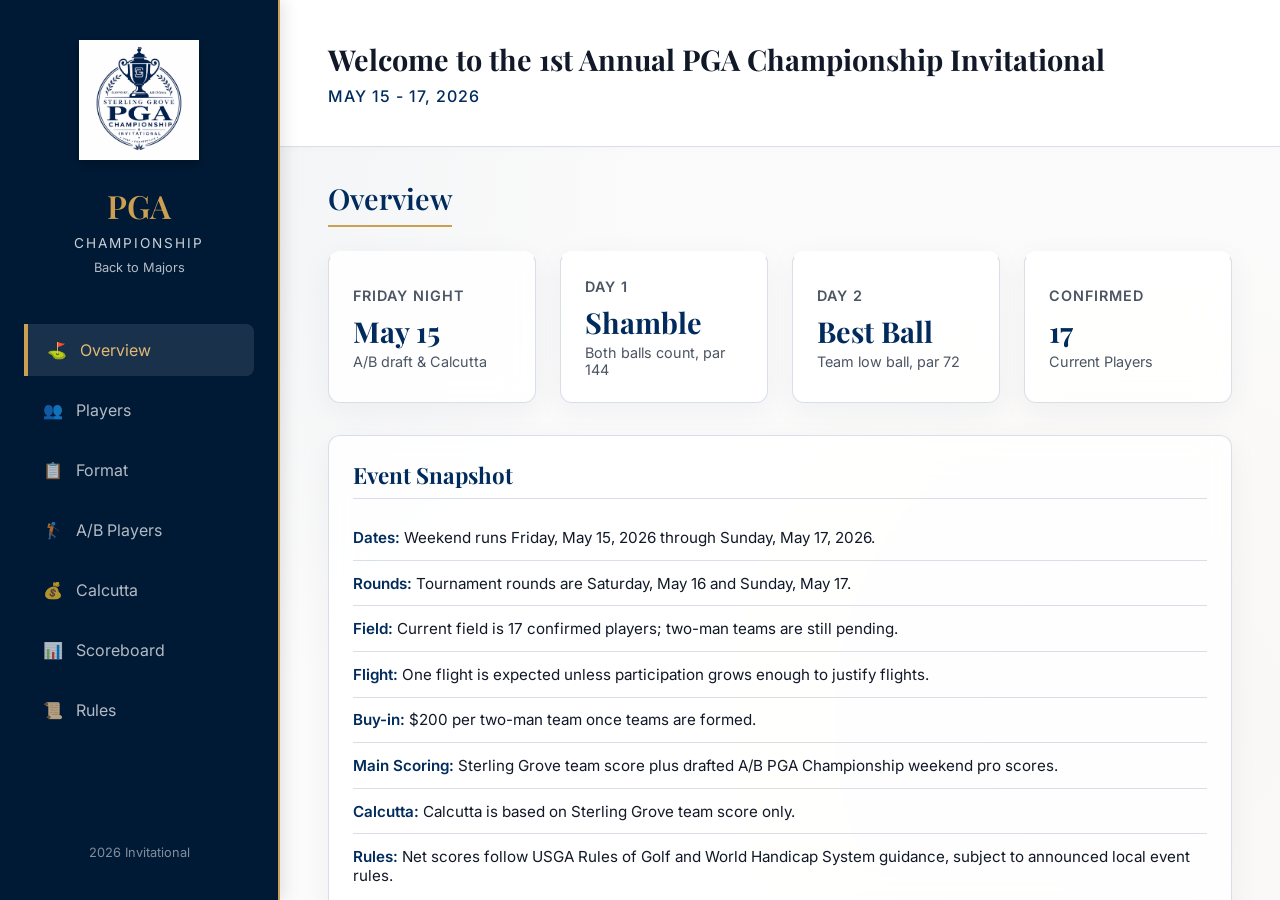
==== PGA_Championship/index.html @ 83c41b90 "Add PGA scoreboard planning tools" ====
<!DOCTYPE html>
<html lang="en">
<head>
    <meta charset="UTF-8">
    <meta name="viewport" content="width=device-width, initial-scale=1.0">
    <meta name="description" content="2026 Sterling Grove PGA Championship Invitational rules, format, player selection, and Calcutta details.">
    <title>2026 PGA Championship Invitational | Sterling Grove CC</title>
    <link rel="stylesheet" href="style.css">
    <!-- Google Fonts -->
    <link href="https://fonts.googleapis.com/css2?family=Inter:wght@300;400;500;600;700&family=Playfair+Display:ital,wght@0,600;1,600&display=swap" rel="stylesheet">
</head>
<body>
    <div class="app-container">
        <!-- Sidebar Navigation -->
        <aside class="sidebar">
            <div class="logo-box">
                <div class="logo-icon"><img src="SG_PGA_championship_logo.png" alt="Sterling Grove PGA Championship Logo"></div>
                <h1 class="logo-title">PGA</h1>
                <p class="logo-subtitle">Championship</p>
                <div class="mt-2 text-center" style="margin-top: 5px;"><a href="../index.html" style="color: rgba(255, 255, 255, 0.7); font-size: 0.8rem; text-decoration: none;">Back to Majors</a></div>
            </div>
            
            <nav class="nav-menu">
                <button class="nav-btn active" data-tab="overview">
                    <span class="icon">⛳</span> Overview
                </button>
                <button class="nav-btn" data-tab="players">
                    <span class="icon">👥</span> Players
                </button>
                <button class="nav-btn" data-tab="format">
                    <span class="icon">📋</span> Format
                </button>
                <button class="nav-btn" data-tab="pickapro">
                    <span class="icon">🏌️</span> A/B Players
                </button>
                <button class="nav-btn" data-tab="calcutta">
                    <span class="icon">💰</span> Calcutta
                </button>
                <button class="nav-btn" data-tab="scoreboard">
                    <span class="icon">📊</span> Scoreboard
                </button>
                <button class="nav-btn" data-tab="rules">
                    <span class="icon">📜</span> Rules
                </button>
            </nav>

            <div class="sidebar-footer">
                <p>2026 Invitational</p>
            </div>
        </aside>

        <!-- Main Content Area -->
        <main class="main-content">
            <header class="top-header">
                <div class="header-content">
                    <h2>Welcome to the 1st Annual PGA Championship Invitational</h2>
                    <p>May 15 - 17, 2026</p>
                </div>
            </header>

            <div class="content-wrapper">
                
                <!-- Overview View -->
                <section id="overview" class="view-section active">
                    <h3 class="section-title">Overview</h3>
                    <div class="stats-grid">
                        <div class="stat-card glass-panel">
                            <h4>Friday Night</h4>
                            <div class="stat-value text-gold" style="font-size: 1.8rem;">May 15</div>
                            <p class="stat-sub">A/B draft & Calcutta</p>
                        </div>
                        <div class="stat-card glass-panel">
                            <h4>Day 1</h4>
                            <div class="stat-value text-gold" style="font-size: 1.8rem;">Shamble</div>
                            <p class="stat-sub">Both balls count, par 144</p>
                        </div>
                        <div class="stat-card glass-panel">
                            <h4>Day 2</h4>
                            <div class="stat-value text-gold" style="font-size: 1.8rem;">Best Ball</div>
                            <p class="stat-sub">Team low ball, par 72</p>
                        </div>
                        <div class="stat-card glass-panel highlight-pulse">
                            <h4>Confirmed</h4>
                            <div class="stat-value text-gold" style="font-size: 1.8rem;">17</div>
                            <p class="stat-sub">Current Players</p>
                        </div>
                    </div>

                    <div class="card glass-panel mt-8" style="padding: 1.5rem;">
                        <h3 class="card-title">Event Snapshot</h3>
                        <ul class="info-list">
                            <li><strong>Dates:</strong> Weekend runs Friday, May 15, 2026 through Sunday, May 17, 2026.</li>
                            <li><strong>Rounds:</strong> Tournament rounds are Saturday, May 16 and Sunday, May 17.</li>
                            <li><strong>Field:</strong> Current field is 17 confirmed players; two-man teams are still pending.</li>
                            <li><strong>Flight:</strong> One flight is expected unless participation grows enough to justify flights.</li>
                            <li><strong>Buy-in:</strong> $200 per two-man team once teams are formed.</li>
                            <li><strong>Main Scoring:</strong> Sterling Grove team score plus drafted A/B PGA Championship weekend pro scores.</li>
                            <li><strong>Calcutta:</strong> Calcutta is based on Sterling Grove team score only.</li>
                            <li><strong>Rules:</strong> Net scores follow USGA Rules of Golf and World Handicap System guidance, subject to announced local event rules.</li>
                        </ul>
                    </div>
                </section>

                <!-- Players View -->
                <section id="players" class="view-section">
                    <div style="display: flex; justify-content: space-between; align-items: flex-end; margin-bottom: 1.5rem;">
                        <h3 class="section-title" style="margin-bottom: 0;">Confirmed Players</h3>
                        <a href="pga_championship_players.csv" class="badge badge-gold" style="text-decoration: none;">Download CSV</a>
                    </div>
                    <div class="card glass-panel">
                        <div style="padding: 1.5rem; border-bottom: 1px solid var(--border);">
                            <p>Teams have not been formed yet. These are the confirmed individual players for the May 16-17 PGA Championship Invitational.</p>
                        </div>
                        <div style="overflow-x: auto;">
                            <table>
                                <thead>
                                    <tr>
                                        <th>Name</th>
                                        <th>HDCP</th>
                                        <th>WHS Id</th>
                                    </tr>
                                </thead>
                                <tbody>
                                    <tr><td>James Feutz</td><td>+0.6</td><td>5660746</td></tr>
                                    <tr><td>Eric Weiss</td><td>0.4</td><td>9002584</td></tr>
                                    <tr><td>Jon Vrolyks</td><td>4.8</td><td>464737</td></tr>
                                    <tr><td>Zane Eisenbarth</td><td>5.4</td><td>11664981</td></tr>
                                    <tr><td>Paul Benga</td><td>6.4</td><td>164216</td></tr>
                                    <tr><td>Michael Falagrady</td><td>6.9</td><td>95016</td></tr>
                                    <tr><td>Travis Ingram</td><td>6.9</td><td>3210029</td></tr>
                                    <tr><td>Mark Lewis</td><td>9.4</td><td>8450232</td></tr>
                                    <tr><td>Shane Bolosan</td><td>9.4</td><td>11994127</td></tr>
                                    <tr><td>Scott Lucas</td><td>9.7</td><td>TBD</td></tr>
                                    <tr><td>Rich McKeon</td><td>10.9</td><td>TBD</td></tr>
                                    <tr><td>Christopher Royce</td><td>13.5</td><td>11809990</td></tr>
                                    <tr><td>Vasan Srinivasan</td><td>15.1</td><td>401762</td></tr>
                                    <tr><td>Mark Albedyll</td><td>16.0</td><td>TBD</td></tr>
                                    <tr><td>Patrick Schueppert</td><td>16.5</td><td>11278400</td></tr>
                                    <tr><td>Robert Hill "Captain"</td><td>19.4</td><td>11246342</td></tr>
                                    <tr><td>Eric Lamb</td><td>26.2</td><td>TBD</td></tr>
                                </tbody>
                            </table>
                        </div>
                    </div>
                </section>

                <!-- Format View -->
                <section id="format" class="view-section">
                    <h3 class="section-title">Format</h3>
                    <div class="grid-2-col">
                        <div class="card glass-panel">
                            <h3 class="card-title">Saturday: Shamble</h3>
                            <ul class="info-list">
                                <li>Both players tee off, then the team chooses the best drive.</li>
                                <li>After the selected drive, both players place within one club-length, not nearer the hole, in the same condition.</li>
                                <li>Each player plays his own ball from the selected drive location until holed.</li>
                                <li>Both balls count on every hole.</li>
                                <li>Saturday team par is 144.</li>
                                <li>No 6-drive requirement.</li>
                            </ul>
                        </div>
                        <div class="card glass-panel">
                            <h3 class="card-title">Sunday: Best Ball</h3>
                            <ul class="info-list">
                                <li>Each player plays his own ball from tee to green.</li>
                                <li>The team's lower score on each hole counts.</li>
                                <li>Sunday team par is 72.</li>
                                <li>Sunday pairings should be set after Saturday results.</li>
                            </ul>
                        </div>
                    </div>
                </section>

                <!-- A/B Players View -->
                <section id="pickapro" class="view-section">
                    <h3 class="section-title">A/B Player Draft</h3>
                    <div class="card glass-panel" style="padding: 1.5rem;">
                        <h3 class="card-title" style="border-bottom: none; margin-bottom: 0.5rem; padding-bottom: 0;">Friday Night Draft</h3>
                        <p style="margin-bottom: 1.5rem; color: var(--text-muted); border-bottom: 1px solid var(--border); padding-bottom: 1rem;">
                            After the PGA Championship cut is official, the committee will publish the eligible A and B player lists.
                            Each Sterling Grove team drafts one A player and one B player from players who made the cut.
                        </p>
                        <ul class="info-list">
                            <li><strong>Eligibility:</strong> Only PGA Championship players who make the cut are eligible.</li>
                            <li><strong>Duration:</strong> Each team keeps its selected pros for Round 3 and Round 4.</li>
                            <li><strong>Duplication:</strong> Multiple Sterling Grove teams may draft the same pros.</li>
                            <li><strong>Scoring:</strong> Only weekend PGA Championship scores count toward the main competition.</li>
                            <li><strong>PGA Par:</strong> Drafted A/B players contribute a combined par of 288.</li>
                        </ul>
                    </div>
                </section>

                <!-- Calcutta View -->
                <section id="calcutta" class="view-section">
                    <h3 class="section-title">Calcutta</h3>
                    <div class="card glass-panel" style="padding: 1.5rem; margin-bottom: 2rem;">
                        <h3 class="card-title" style="border-bottom: none; margin-bottom: 0.5rem; padding-bottom: 0;">Format Details</h3>
                        <ul class="info-list">
                            <li style="border-top: 1px solid var(--border);">One Calcutta runs across all teams.</li>
                            <li>Auction starts at $50 per team and increases in $25 increments.</li>
                            <li>If a team is not the highest bidder on itself, it may buy back half of the winning bid.</li>
                            <li>Calcutta scoring is based on Sterling Grove team golf scores only, not the added PGA Championship pro scores.</li>
                            <li>The scoreboard should show team cost, total pot, buyer, buyback status, and projected/final payouts.</li>
                        </ul>
                    </div>
                    
                    <h3 class="section-title">Payout Schedule</h3>
                    <div class="stats-grid">
                        <div class="stat-card glass-panel">
                            <h4>1st Place</h4>
                            <div class="stat-value text-gold" style="font-size: 1.8rem;">50%</div>
                        </div>
                        <div class="stat-card glass-panel">
                            <h4>2nd Place</h4>
                            <div class="stat-value text-gold" style="font-size: 1.8rem;">25%</div>
                        </div>
                        <div class="stat-card glass-panel">
                            <h4>3rd Place</h4>
                            <div class="stat-value text-gold" style="font-size: 1.8rem;">15%</div>
                        </div>
                        <div class="stat-card glass-panel">
                            <h4>4th Place</h4>
                            <div class="stat-value text-gold" style="font-size: 1.8rem;">10%</div>
                        </div>
                    </div>
                </section>

                <!-- Scoreboard View -->
                <section id="scoreboard" class="view-section">
                    <h3 class="section-title">Live Scoreboard</h3>
                    <div class="stats-grid scoreboard-summary">
                        <div class="stat-card glass-panel">
                            <h4>Last Updated</h4>
                            <div class="stat-value compact" id="scoreboard-updated">--</div>
                            <p class="stat-sub" id="scoreboard-status">Loading scoreboard data</p>
                        </div>
                        <div class="stat-card glass-panel">
                            <h4>Teams Entered</h4>
                            <div class="stat-value compact" id="scoreboard-team-count">--</div>
                            <p class="stat-sub">One flight expected</p>
                        </div>
                        <div class="stat-card glass-panel">
                            <h4>Calcutta Pot</h4>
                            <div class="stat-value compact" id="scoreboard-pot">--</div>
                            <p class="stat-sub">Sterling Grove team score only</p>
                        </div>
                        <div class="stat-card glass-panel">
                            <h4>Total Par</h4>
                            <div class="stat-value compact" id="scoreboard-tournament-par">504</div>
                            <p class="stat-sub">SG 216 + PGA 288</p>
                        </div>
                    </div>

                    <div class="grid-2-col">
                        <div class="card glass-panel">
                            <h3 class="card-title">Main Leaderboard</h3>
                            <ul class="info-list">
                                <li>Sterling Grove team weekend par: 216.</li>
                                <li>Drafted A/B PGA player weekend par: 288.</li>
                                <li>Main tournament total par: 504.</li>
                                <li>Ranks teams by Sterling Grove score plus A/B PGA player scores.</li>
                                <li>Expected setup is one flight unless participation grows.</li>
                            </ul>
                        </div>
                        <div class="card glass-panel">
                            <h3 class="card-title">Calcutta Board</h3>
                            <ul class="info-list">
                                <li>Ranks teams by Sterling Grove team score only.</li>
                                <li>Shows auction cost, buyer, buyback status, and total pot.</li>
                                <li>Payouts: 1st 50%, 2nd 25%, 3rd 15%, 4th 10%.</li>
                                <li>PGA player scores do not affect Calcutta standings.</li>
                            </ul>
                        </div>
                    </div>

                    <div class="card glass-panel mt-8 scoreboard-card">
                        <div class="card-header-row">
                            <h3 class="card-title">Main Tournament Standings</h3>
                            <span class="badge">Team + PGA</span>
                        </div>
                        <div class="table-wrap">
                            <table>
                                <thead>
                                    <tr>
                                        <th>Rank</th>
                                        <th>Team</th>
                                        <th>Players</th>
                                        <th>Sat</th>
                                        <th>Sun</th>
                                        <th>SG Total</th>
                                        <th>PGA</th>
                                        <th>Total</th>
                                        <th>To Par</th>
                                    </tr>
                                </thead>
                                <tbody id="main-leaderboard-body">
                                    <tr><td colspan="9">Loading scoreboard data...</td></tr>
                                </tbody>
                            </table>
                        </div>
                    </div>

                    <div class="card glass-panel mt-8 scoreboard-card">
                        <div class="card-header-row">
                            <h3 class="card-title">Calcutta Board</h3>
                            <span class="badge badge-gold">Team score only</span>
                        </div>
                        <div class="table-wrap">
                            <table>
                                <thead>
                                    <tr>
                                        <th>Rank</th>
                                        <th>Team</th>
                                        <th>SG Score</th>
                                        <th>To Par</th>
                                        <th>Buyer</th>
                                        <th>Cost</th>
                                        <th>Buyback</th>
                                        <th>Projected Payout</th>
                                    </tr>
                                </thead>
                                <tbody id="calcutta-board-body">
                                    <tr><td colspan="8">Loading Calcutta data...</td></tr>
                                </tbody>
                            </table>
                        </div>
                    </div>

                    <div class="card glass-panel mt-8 scoreboard-card">
                        <div class="card-header-row">
                            <h3 class="card-title">A/B PGA Picks</h3>
                            <span class="badge">Weekend pro scores</span>
                        </div>
                        <div class="table-wrap">
                            <table>
                                <thead>
                                    <tr>
                                        <th>Team</th>
                                        <th>A Player</th>
                                        <th>A R3</th>
                                        <th>A R4</th>
                                        <th>B Player</th>
                                        <th>B R3</th>
                                        <th>B R4</th>
                                        <th>Pro Total</th>
                                    </tr>
                                </thead>
                                <tbody id="pga-picks-body">
                                    <tr><td colspan="8">Loading PGA picks...</td></tr>
                                </tbody>
                            </table>
                        </div>
                    </div>

                    <div class="card glass-panel mt-8" style="padding: 1.5rem;">
                        <h3 class="card-title">Build Direction</h3>
                        <ul class="info-list">
                            <li><strong>Data source:</strong> public scoreboard reads from <code>data/scoreboard-data.js</code>, with <code>data/scoreboard.json</code> as the source file.</li>
                            <li><strong>Updater:</strong> finish the build locally first, then move the entire <code>SG_Majors</code> folder to the Mac mini and edit through <code>scoreboard_admin.html</code>.</li>
                            <li><strong>Public URL:</strong> use GitHub Pages or a secure Mac mini tunnel for player access.</li>
                            <li><strong>Full plan:</strong> see <a href="live_scoreboard_plan_2026.md">live_scoreboard_plan_2026.md</a>.</li>
                        </ul>
                    </div>
                </section>

                <!-- Rules View -->
                <section id="rules" class="view-section">
                    <div style="display: flex; justify-content: space-between; align-items: flex-end; margin-bottom: 1.5rem;">
                        <h3 class="section-title" style="margin-bottom: 0;">Rules and Scoring</h3>
                        <a href="sterling_grove_pga_championship_2026.md" class="badge badge-gold" style="text-decoration: none;">Full Rules Document</a>
                    </div>
                    <div class="card glass-panel" style="padding: 1.5rem;">
                        <ul class="info-list">
                            <li><strong>USGA:</strong> USGA Rules of Golf apply for the event.</li>
                            <li><strong>Net Scoring:</strong> Follows USGA/WHS procedures unless an event-specific local rule is announced before play.</li>
                            <li><strong>Saturday:</strong> Shamble with both balls counting, par 144.</li>
                            <li><strong>Sunday:</strong> Best ball, par 72.</li>
                            <li><strong>Scorecards:</strong> Paper scorecards are final unless the committee announces a different official scoring source. Must be signed by the competitor and marker and turned in immediately after the round.</li>
                            <li><strong>Rulings:</strong> If there is confusion or doubt, play a second ball and ask the committee for a ruling after the round.</li>
                            <li><strong>Handicaps:</strong> Handicaps should be locked the week of the event.</li>
                        </ul>
                    </div>
                </section>

            </div>
        </main>
    </div>

    <script src="data/scoreboard-data.js"></script>
    <script src="script.js"></script>
</body>
</html>
---- PGA_Championship/style.css ----
:root {
    --primary: #002B5C; /* PGA Navy Blue */
    --primary-light: #00438E;
    --gold: #CBA052; /* PGA Gold */
    --gold-light: #E1BA76;
    --bg-dark: #fbfbfb; /* Clean bright background */
    --bg-panel: rgba(255, 255, 255, 0.85); /* Glassmorphism on light */
    --border: rgba(0, 43, 92, 0.15); /* Navy-tinted borders */
    --text: #111827; /* Dark text for readability */
    --text-muted: #4b5563;
    --sidebar-bg: #001A36;
    --sidebar-text: #ffffff;
}

* {
    margin: 0;
    padding: 0;
    box-sizing: border-box;
}

body {
    font-family: 'Inter', sans-serif;
    background-color: var(--bg-dark);
    color: var(--text);
    background-image: radial-gradient(circle at 10% 20%, rgba(0, 43, 92, 0.04), transparent 40%),
                      radial-gradient(circle at 90% 80%, rgba(203, 160, 82, 0.04), transparent 40%);
    min-height: 100vh;
}

.app-container {
    display: flex;
    min-height: 100vh;
}

/* Sidebar */
.sidebar {
    width: 280px;
    background: var(--sidebar-bg);
    border-right: 2px solid var(--gold);
    display: flex;
    flex-direction: column;
    padding: 2.5rem 1.5rem;
    color: var(--sidebar-text);
    box-shadow: 4px 0 15px rgba(0,0,0,0.1);
    z-index: 10;
}

.logo-box {
    text-align: center;
    margin-bottom: 3rem;
    position: relative;
}

.logo-icon {
    margin-bottom: 1.5rem;
    display: flex;
    justify-content: center;
}

.logo-icon img {
    max-width: 120px;
    height: auto;
    filter: drop-shadow(0 4px 6px rgba(0,0,0,0.3));
}

.logo-title {
    font-family: 'Playfair Display', serif;
    color: var(--gold);
    font-size: 2rem;
    font-weight: 600;
}

.logo-subtitle {
    font-size: 0.85rem;
    color: rgba(255, 255, 255, 0.8);
    letter-spacing: 2px;
    text-transform: uppercase;
    margin-top: 0.5rem;
}

.nav-menu {
    display: flex;
    flex-direction: column;
    gap: 0.5rem;
}

.nav-btn {
    background: transparent;
    border: none;
    color: rgba(255, 255, 255, 0.7);
    padding: 1rem 1.2rem;
    border-radius: 8px;
    text-align: left;
    font-size: 1rem;
    font-family: 'Inter', sans-serif;
    cursor: pointer;
    transition: all 0.3s ease;
    display: flex;
    align-items: center;
    gap: 0.8rem;
}

.nav-btn:hover {
    background: rgba(255, 255, 255, 0.1);
    color: #fff;
    border-radius: 8px;
}

.nav-btn.active {
    background: rgba(255, 255, 255, 0.1);
    color: var(--gold-light);
    border-left: 4px solid var(--gold);
    border-radius: 0 8px 8px 0;
}

.sidebar-footer {
    margin-top: auto;
    text-align: center;
    font-size: 0.8rem;
    color: rgba(255, 255, 255, 0.5);
}

/* Main Content */
.main-content {
    flex: 1;
    display: flex;
    flex-direction: column;
    max-height: 100vh;
    overflow-y: auto;
}

.top-header {
    padding: 2.5rem 3rem;
    border-bottom: 1px solid var(--border);
    background: #ffffff;
    box-shadow: 0 2px 10px rgba(0,0,0,0.02);
}

.header-content h2 {
    font-family: 'Playfair Display', serif;
    font-size: 1.8rem;
    margin-bottom: 0.3rem;
}

.header-content p {
    color: var(--primary);
    font-weight: 500;
    font-size: 1rem;
    text-transform: uppercase;
    letter-spacing: 1px;
    margin-top: 0.5rem;
}

.content-wrapper {
    padding: 2rem 3rem;
    position: relative;
}

/* Views */
.view-section {
    display: none;
    animation: fadeIn 0.4s ease forwards;
}

.view-section.active {
    display: block;
}

@keyframes fadeIn {
    from { opacity: 0; transform: translateY(10px); }
    to { opacity: 1; transform: translateY(0); }
}

.section-title {
    font-family: 'Playfair Display', serif;
    color: var(--primary);
    font-size: 1.8rem;
    font-weight: 600;
    margin-bottom: 1.5rem;
    border-bottom: 2px solid var(--gold);
    padding-bottom: 0.5rem;
    display: inline-block;
}

.mt-8 {
    margin-top: 2rem;
}

/* Glassmorphism Classes */
.glass-panel {
    background: var(--bg-panel);
    border: 1px solid var(--border);
    border-radius: 12px;
    box-shadow: 0 8px 30px rgba(0, 43, 92, 0.05); /* Tint shadow with navy */
    backdrop-filter: blur(16px);
    -webkit-backdrop-filter: blur(16px);
    overflow: hidden;
}

.card {
    width: 100%;
}

.card-title {
    font-size: 1.4rem;
    margin-bottom: 1rem;
    color: var(--primary);
    font-family: 'Playfair Display', serif;
    padding: 0;
    border-bottom: 1px solid var(--border);
    padding-bottom: 0.5rem;
}

/* Tables */
table {
    width: 100%;
    border-collapse: collapse;
    text-align: left;
}

th, td {
    padding: 1rem;
    border-bottom: 1px solid var(--border);
}

th {
    background: rgba(0, 43, 92, 0.05);
    color: var(--primary);
    font-weight: 600;
    font-size: 0.85rem;
    text-transform: uppercase;
    letter-spacing: 1px;
}

tr {
    transition: background 0.2s ease;
}

tr:hover {
    background: rgba(0, 43, 92, 0.03);
}

tr:last-child td {
    border-bottom: none;
}

.font-bold {
    font-weight: 600;
}

.text-gold {
    color: var(--primary); /* change gold text to primary for contrast in light mode */
}

.text-center {
    text-align: center;
}

.text-right {
    text-align: right;
}

.badge {
    background: var(--primary);
    padding: 0.4rem 0.8rem;
    border-radius: 4px;
    font-size: 0.8rem;
    font-weight: 600;
    color: white;
}

.badge-gold {
    background: var(--gold);
    color: white;
}
.badge-gold:hover {
    background: var(--gold-light);
    color: var(--primary);
}

/* Grids & Flex */
.stats-grid {
    display: grid;
    grid-template-columns: repeat(auto-fit, minmax(200px, 1fr));
    gap: 1.5rem;
}

.stat-card {
    padding: 1.5rem;
    display: flex;
    flex-direction: column;
    justify-content: center;
    border-top: 3px solid transparent;
    transition: transform 0.3s ease, border-color 0.3s ease;
}

.stat-card:hover {
    transform: translateY(-5px);
    border-top-color: var(--gold);
}

.stat-card h4 {
    color: var(--text-muted);
    font-size: 0.9rem;
    margin-bottom: 0.5rem;
    text-transform: uppercase;
    font-weight: 600;
    letter-spacing: 1px;
}

.stat-value {
    font-size: 2.8rem;
    font-weight: 700;
    font-family: 'Playfair Display', serif;
    margin-bottom: 0.2rem;
    color: var(--primary);
}

.stat-value.compact {
    font-size: 1.7rem;
    line-height: 1.15;
    overflow-wrap: anywhere;
}

.stat-sub {
    font-size: 0.9rem;
    color: var(--text-muted);
}

.grid-2-col {
    display: grid;
    grid-template-columns: 1fr 1fr;
    gap: 1.5rem;
}

.grid-2-col .card {
    padding: 1.5rem;
}

.info-list {
    list-style: none;
}

.info-list li {
    padding: 0.8rem 0;
    border-bottom: 1px solid var(--border);
    font-size: 0.95rem;
}

.info-list li:last-child {
    border-bottom: none;
}

.info-list strong {
    color: var(--primary);
    font-weight: 600;
}

code {
    font-family: ui-monospace, SFMono-Regular, Menlo, Monaco, Consolas, "Liberation Mono", monospace;
    font-size: 0.9em;
    color: var(--primary);
}

.scoreboard-summary {
    margin-bottom: 1.5rem;
}

.scoreboard-card {
    padding: 1.5rem;
}

.card-header-row {
    display: flex;
    align-items: center;
    justify-content: space-between;
    gap: 1rem;
    border-bottom: 1px solid var(--border);
    margin-bottom: 1rem;
    padding-bottom: 0.5rem;
}

.card-header-row .card-title {
    border-bottom: none;
    margin-bottom: 0;
    padding-bottom: 0;
}

.table-wrap {
    overflow-x: auto;
}

.empty-state {
    color: var(--text-muted);
    text-align: center;
    padding: 1.5rem;
}

/* Animations */
.highlight-pulse {
    animation: pulse 2s infinite;
}

@keyframes pulse {
    0% { box-shadow: 0 0 0 0 rgba(203, 160, 82, 0.4); }
    70% { box-shadow: 0 0 0 10px rgba(203, 160, 82, 0); }
    100% { box-shadow: 0 0 0 0 rgba(203, 160, 82, 0); }
}

@media (max-width: 768px) {
    .app-container {
        flex-direction: column;
    }
    .sidebar {
        width: 100%;
        border-right: none;
        border-bottom: 1px solid var(--border);
        padding: 1rem;
    }
    .nav-menu {
        flex-direction: row;
        flex-wrap: wrap;
        justify-content: center;
    }
    .nav-btn {
        padding: 0.5rem 1rem;
    }
    .logo-box {
        margin-bottom: 1rem;
    }
    .content-wrapper {
        padding: 1rem;
    }
    .grid-2-col {
        grid-template-columns: 1fr;
    }
    th, td {
        padding: 0.5rem;
        font-size: 0.85rem;
    }
}
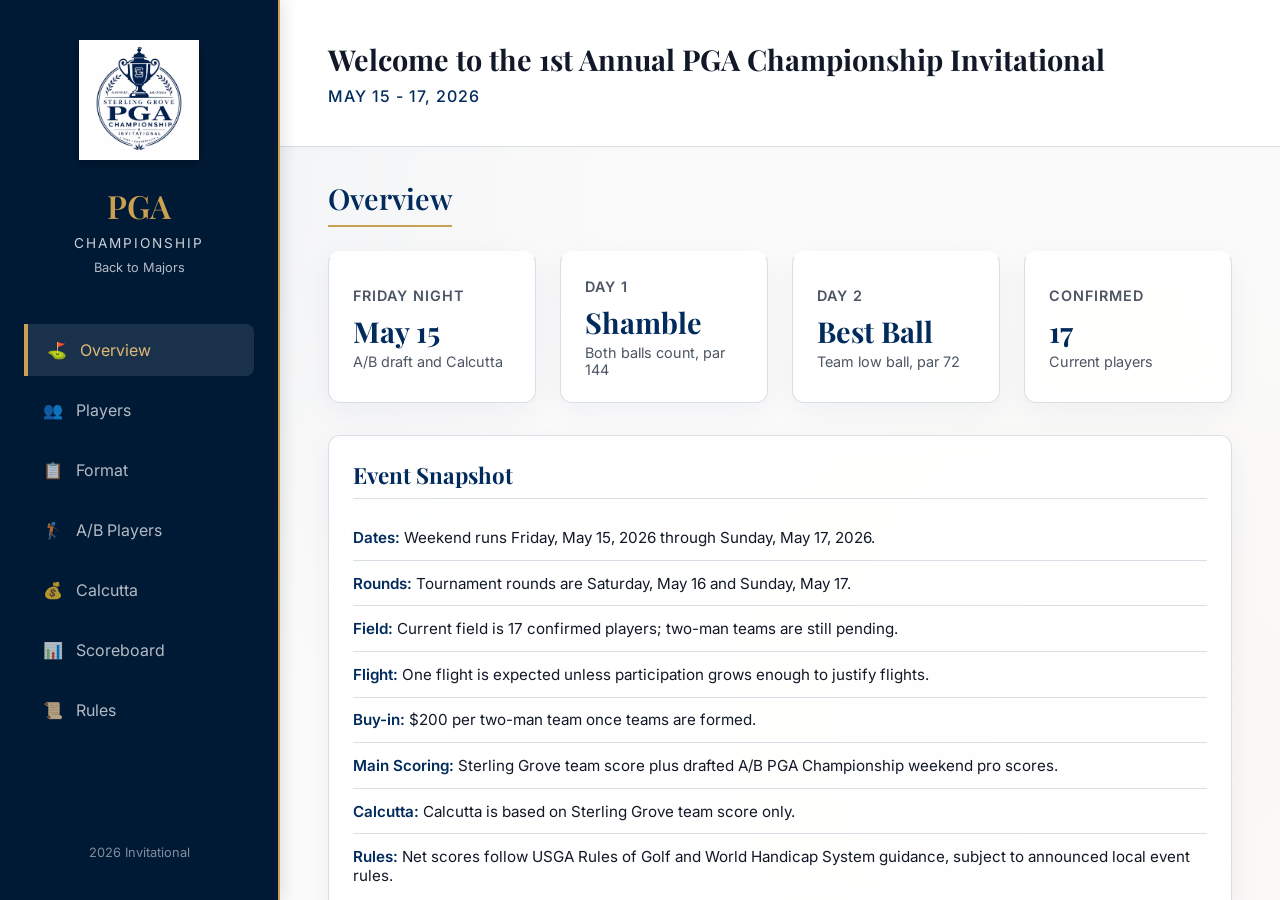
==== commit 1c0a1a5a: "Expand PGA admin and Calcutta workflow" ====
--- a/PGA_Championship/index.html
+++ b/PGA_Championship/index.html
@@ -67,7 +67,7 @@
                         <div class="stat-card glass-panel">
                             <h4>Friday Night</h4>
                             <div class="stat-value text-gold" style="font-size: 1.8rem;">May 15</div>
-                            <p class="stat-sub">A/B draft & Calcutta</p>
+                            <p class="stat-sub">A/B draft and Calcutta</p>
                         </div>
                         <div class="stat-card glass-panel">
                             <h4>Day 1</h4>
@@ -82,7 +82,7 @@
                         <div class="stat-card glass-panel highlight-pulse">
                             <h4>Confirmed</h4>
                             <div class="stat-value text-gold" style="font-size: 1.8rem;">17</div>
-                            <p class="stat-sub">Current Players</p>
+                            <p class="stat-sub">Current players</p>
                         </div>
                     </div>
 
@@ -104,40 +104,43 @@
                 <!-- Players View -->
                 <section id="players" class="view-section">
                     <div style="display: flex; justify-content: space-between; align-items: flex-end; margin-bottom: 1.5rem;">
-                        <h3 class="section-title" style="margin-bottom: 0;">Confirmed Players</h3>
-                        <a href="pga_championship_players.csv" class="badge badge-gold" style="text-decoration: none;">Download CSV</a>
+                        <h3 class="section-title" style="margin-bottom: 0;">Teams and Players</h3>
+                        <span class="badge badge-gold">17 players</span>
                     </div>
                     <div class="card glass-panel">
                         <div style="padding: 1.5rem; border-bottom: 1px solid var(--border);">
-                            <p>Teams have not been formed yet. These are the confirmed individual players for the May 16-17 PGA Championship Invitational.</p>
+                            <p>Team assignments can be updated as pairings are confirmed. Single-player rows show players who still need a partner.</p>
                         </div>
                         <div style="overflow-x: auto;">
                             <table>
                                 <thead>
                                     <tr>
-                                        <th>Name</th>
-                                        <th>HDCP</th>
-                                        <th>WHS Id</th>
+                                        <th>Team</th>
+                                        <th>Player 1</th>
+                                        <th>P1 HDCP</th>
+                                        <th>Player 2</th>
+                                        <th>P2 HDCP</th>
+                                        <th>Total HDCP</th>
                                     </tr>
                                 </thead>
                                 <tbody>
-                                    <tr><td>James Feutz</td><td>+0.6</td><td>5660746</td></tr>
-                                    <tr><td>Eric Weiss</td><td>0.4</td><td>9002584</td></tr>
-                                    <tr><td>Jon Vrolyks</td><td>4.8</td><td>464737</td></tr>
-                                    <tr><td>Zane Eisenbarth</td><td>5.4</td><td>11664981</td></tr>
-                                    <tr><td>Paul Benga</td><td>6.4</td><td>164216</td></tr>
-                                    <tr><td>Michael Falagrady</td><td>6.9</td><td>95016</td></tr>
-                                    <tr><td>Travis Ingram</td><td>6.9</td><td>3210029</td></tr>
-                                    <tr><td>Mark Lewis</td><td>9.4</td><td>8450232</td></tr>
-                                    <tr><td>Shane Bolosan</td><td>9.4</td><td>11994127</td></tr>
-                                    <tr><td>Scott Lucas</td><td>9.7</td><td>TBD</td></tr>
-                                    <tr><td>Rich McKeon</td><td>10.9</td><td>TBD</td></tr>
-                                    <tr><td>Christopher Royce</td><td>13.5</td><td>11809990</td></tr>
-                                    <tr><td>Vasan Srinivasan</td><td>15.1</td><td>401762</td></tr>
-                                    <tr><td>Mark Albedyll</td><td>16.0</td><td>TBD</td></tr>
-                                    <tr><td>Patrick Schueppert</td><td>16.5</td><td>11278400</td></tr>
-                                    <tr><td>Robert Hill "Captain"</td><td>19.4</td><td>11246342</td></tr>
-                                    <tr><td>Eric Lamb</td><td>26.2</td><td>TBD</td></tr>
+                                    <tr><td class="font-bold">TBD 1</td><td>James Feutz</td><td>+0.6</td><td>--</td><td>--</td><td>--</td></tr>
+                                    <tr><td class="font-bold">TBD 2</td><td>Eric Weiss</td><td>0.4</td><td>--</td><td>--</td><td>--</td></tr>
+                                    <tr><td class="font-bold">TBD 3</td><td>Jon Vrolyks</td><td>4.8</td><td>--</td><td>--</td><td>--</td></tr>
+                                    <tr><td class="font-bold">TBD 4</td><td>Zane Eisenbarth</td><td>5.4</td><td>--</td><td>--</td><td>--</td></tr>
+                                    <tr><td class="font-bold">TBD 5</td><td>Paul Benga</td><td>6.4</td><td>--</td><td>--</td><td>--</td></tr>
+                                    <tr><td class="font-bold">TBD 6</td><td>Michael Falagrady</td><td>6.9</td><td>--</td><td>--</td><td>--</td></tr>
+                                    <tr><td class="font-bold">TBD 7</td><td>Travis Ingram</td><td>6.9</td><td>--</td><td>--</td><td>--</td></tr>
+                                    <tr><td class="font-bold">TBD 8</td><td>Mark Lewis</td><td>9.4</td><td>--</td><td>--</td><td>--</td></tr>
+                                    <tr><td class="font-bold">TBD 9</td><td>Shane Bolosan</td><td>9.4</td><td>--</td><td>--</td><td>--</td></tr>
+                                    <tr><td class="font-bold">TBD 10</td><td>Scott Lucas</td><td>9.7</td><td>--</td><td>--</td><td>--</td></tr>
+                                    <tr><td class="font-bold">TBD 11</td><td>Rich McKeon</td><td>10.9</td><td>--</td><td>--</td><td>--</td></tr>
+                                    <tr><td class="font-bold">TBD 12</td><td>Christopher Royce</td><td>13.5</td><td>--</td><td>--</td><td>--</td></tr>
+                                    <tr><td class="font-bold">TBD 13</td><td>Vasan Srinivasan</td><td>15.1</td><td>--</td><td>--</td><td>--</td></tr>
+                                    <tr><td class="font-bold">TBD 14</td><td>Mark Albedyll</td><td>16.0</td><td>--</td><td>--</td><td>--</td></tr>
+                                    <tr><td class="font-bold">TBD 15</td><td>Patrick Schueppert</td><td>16.5</td><td>--</td><td>--</td><td>--</td></tr>
+                                    <tr><td class="font-bold">TBD 16</td><td>Robert Hill &quot;Captain&quot;</td><td>19.4</td><td>--</td><td>--</td><td>--</td></tr>
+                                    <tr><td class="font-bold">TBD 17</td><td>Eric Lamb</td><td>26.2</td><td>--</td><td>--</td><td>--</td></tr>
                                 </tbody>
                             </table>
                         </div>
@@ -147,27 +150,23 @@
                 <!-- Format View -->
                 <section id="format" class="view-section">
                     <h3 class="section-title">Format</h3>
-                    <div class="grid-2-col">
-                        <div class="card glass-panel">
-                            <h3 class="card-title">Saturday: Shamble</h3>
-                            <ul class="info-list">
-                                <li>Both players tee off, then the team chooses the best drive.</li>
-                                <li>After the selected drive, both players place within one club-length, not nearer the hole, in the same condition.</li>
-                                <li>Each player plays his own ball from the selected drive location until holed.</li>
-                                <li>Both balls count on every hole.</li>
-                                <li>Saturday team par is 144.</li>
-                                <li>No 6-drive requirement.</li>
-                            </ul>
-                        </div>
-                        <div class="card glass-panel">
-                            <h3 class="card-title">Sunday: Best Ball</h3>
-                            <ul class="info-list">
-                                <li>Each player plays his own ball from tee to green.</li>
-                                <li>The team's lower score on each hole counts.</li>
-                                <li>Sunday team par is 72.</li>
-                                <li>Sunday pairings should be set after Saturday results.</li>
-                            </ul>
-                        </div>
+                    <div class="card glass-panel" style="padding: 1.5rem;">
+                        <h3 class="card-title">Saturday: Shamble</h3>
+                        <ul class="info-list">
+                            <li>Both players tee off, then the team chooses the best drive.</li>
+                            <li>After the selected drive, both players place within one club-length, not nearer the hole, in the same condition.</li>
+                            <li>Each player plays his own ball from the selected drive location until holed.</li>
+                            <li>Both balls count on every hole.</li>
+                            <li>Saturday team par is 144.</li>
+                            <li>No 6-drive requirement.</li>
+                        </ul>
+                        <h3 class="card-title">Sunday: Best Ball</h3>
+                        <ul class="info-list">
+                            <li>Each player plays his own ball from tee to green.</li>
+                            <li>The team&#039;s lower score on each hole counts.</li>
+                            <li>Sunday team par is 72.</li>
+                            <li>Sunday pairings should be set after Saturday results.</li>
+                        </ul>
                     </div>
                 </section>
 
@@ -177,9 +176,24 @@
                     <div class="card glass-panel" style="padding: 1.5rem;">
                         <h3 class="card-title" style="border-bottom: none; margin-bottom: 0.5rem; padding-bottom: 0;">Friday Night Draft</h3>
                         <p style="margin-bottom: 1.5rem; color: var(--text-muted); border-bottom: 1px solid var(--border); padding-bottom: 1rem;">
-                            After the PGA Championship cut is official, the committee will publish the eligible A and B player lists.
-                            Each Sterling Grove team drafts one A player and one B player from players who made the cut.
+                            After the PGA Championship cut is official, the committee will publish the eligible A and B player lists. Each Sterling Grove team drafts one A player and one B player from players who made the cut.
                         </p>
+                        <div class="grid-2-col">
+                            <div>
+                                <h3 class="card-title">A Players</h3>
+                                <ul class="info-list">
+                                    <li>A player list will be published after the cut.</li>
+                                </ul>
+                            </div>
+                            <div>
+                                <h3 class="card-title">B Players</h3>
+                                <ul class="info-list">
+                                    <li>B player list will be published after the cut.</li>
+                                </ul>
+                            </div>
+                        </div>
+                        <div class="mt-8">
+                            <h3 class="card-title">Draft Notes</h3>
                         <ul class="info-list">
                             <li><strong>Eligibility:</strong> Only PGA Championship players who make the cut are eligible.</li>
                             <li><strong>Duration:</strong> Each team keeps its selected pros for Round 3 and Round 4.</li>
@@ -187,6 +201,7 @@
                             <li><strong>Scoring:</strong> Only weekend PGA Championship scores count toward the main competition.</li>
                             <li><strong>PGA Par:</strong> Drafted A/B players contribute a combined par of 288.</li>
                         </ul>
+                        </div>
                     </div>
                 </section>
 
@@ -196,14 +211,14 @@
                     <div class="card glass-panel" style="padding: 1.5rem; margin-bottom: 2rem;">
                         <h3 class="card-title" style="border-bottom: none; margin-bottom: 0.5rem; padding-bottom: 0;">Format Details</h3>
                         <ul class="info-list">
-                            <li style="border-top: 1px solid var(--border);">One Calcutta runs across all teams.</li>
+                            <li>One Calcutta runs across all teams.</li>
                             <li>Auction starts at $50 per team and increases in $25 increments.</li>
                             <li>If a team is not the highest bidder on itself, it may buy back half of the winning bid.</li>
                             <li>Calcutta scoring is based on Sterling Grove team golf scores only, not the added PGA Championship pro scores.</li>
                             <li>The scoreboard should show team cost, total pot, buyer, buyback status, and projected/final payouts.</li>
                         </ul>
                     </div>
-                    
+
                     <h3 class="section-title">Payout Schedule</h3>
                     <div class="stats-grid">
                         <div class="stat-card glass-panel">
@@ -266,7 +281,7 @@
                             <h3 class="card-title">Calcutta Board</h3>
                             <ul class="info-list">
                                 <li>Ranks teams by Sterling Grove team score only.</li>
-                                <li>Shows auction cost, buyer, buyback status, and total pot.</li>
+                                <li>Shows players, Day 1, Day 2, team total, net to par, owner, cost, and payout.</li>
                                 <li>Payouts: 1st 50%, 2nd 25%, 3rd 15%, 4th 10%.</li>
                                 <li>PGA player scores do not affect Calcutta standings.</li>
                             </ul>
@@ -311,16 +326,18 @@
                                     <tr>
                                         <th>Rank</th>
                                         <th>Team</th>
-                                        <th>SG Score</th>
-                                        <th>To Par</th>
-                                        <th>Buyer</th>
+                                        <th>Players</th>
+                                        <th>Day 1</th>
+                                        <th>Day 2</th>
+                                        <th>Team Total</th>
+                                        <th>Net To Par</th>
+                                        <th>Owner</th>
                                         <th>Cost</th>
-                                        <th>Buyback</th>
-                                        <th>Projected Payout</th>
+                                        <th>Payout</th>
                                     </tr>
                                 </thead>
                                 <tbody id="calcutta-board-body">
-                                    <tr><td colspan="8">Loading Calcutta data...</td></tr>
+                                    <tr><td colspan="10">Loading Calcutta data...</td></tr>
                                 </tbody>
                             </table>
                         </div>
@@ -353,29 +370,32 @@
                     </div>
 
                     <div class="card glass-panel mt-8" style="padding: 1.5rem;">
-                        <h3 class="card-title">Build Direction</h3>
-                        <ul class="info-list">
-                            <li><strong>Data source:</strong> public scoreboard reads from <code>data/scoreboard-data.js</code>, with <code>data/scoreboard.json</code> as the source file.</li>
-                            <li><strong>Updater:</strong> finish the build locally first, then move the entire <code>SG_Majors</code> folder to the Mac mini and edit through <code>scoreboard_admin.html</code>.</li>
-                            <li><strong>Public URL:</strong> use GitHub Pages or a secure Mac mini tunnel for player access.</li>
-                            <li><strong>Full plan:</strong> see <a href="live_scoreboard_plan_2026.md">live_scoreboard_plan_2026.md</a>.</li>
+                        <h3 class="card-title">Player Notes</h3>
+                        <ul class="info-list">
+                            <li><strong>Main standings:</strong> team scores plus drafted A/B PGA Championship scores.</li>
+                            <li><strong>Calcutta standings:</strong> Sterling Grove team score only.</li>
+                            <li><strong>Live scoring:</strong> Squabbit scoring is required, and signed paper scorecards remain official.</li>
+                            <li><strong>Updates:</strong> standings will be updated during tournament weekend as scores are available.</li>
                         </ul>
                     </div>
                 </section>
 
                 <!-- Rules View -->
                 <section id="rules" class="view-section">
-                    <div style="display: flex; justify-content: space-between; align-items: flex-end; margin-bottom: 1.5rem;">
-                        <h3 class="section-title" style="margin-bottom: 0;">Rules and Scoring</h3>
-                        <a href="sterling_grove_pga_championship_2026.md" class="badge badge-gold" style="text-decoration: none;">Full Rules Document</a>
-                    </div>
+                    <h3 class="section-title">Rules and Scoring</h3>
                     <div class="card glass-panel" style="padding: 1.5rem;">
                         <ul class="info-list">
                             <li><strong>USGA:</strong> USGA Rules of Golf apply for the event.</li>
                             <li><strong>Net Scoring:</strong> Follows USGA/WHS procedures unless an event-specific local rule is announced before play.</li>
                             <li><strong>Saturday:</strong> Shamble with both balls counting, par 144.</li>
                             <li><strong>Sunday:</strong> Best ball, par 72.</li>
-                            <li><strong>Scorecards:</strong> Paper scorecards are final unless the committee announces a different official scoring source. Must be signed by the competitor and marker and turned in immediately after the round.</li>
+                            <li><strong>Live Scoring:</strong> Squabbit live scoring is required. Players must enter individual scores so Saturday can count both balls and Sunday can count the team best ball.</li>
+                            <li><strong>Official Scorecard:</strong> The signed paper scorecard is official and controls if there is any discrepancy with Squabbit.</li>
+                            <li><strong>Play It Down:</strong> All balls are played down. Native grass is regular field of play; if a ball is not found, it is lost and the player must re-tee or play from the previous spot.</li>
+                            <li><strong>Hole 8:</strong> The well-marked red penalty area on hole 8 is the exception and will be played as a red penalty area.</li>
+                            <li><strong>Free Relief:</strong> Free relief is available from immovable obstructions such as cart paths, sprinkler heads, drains, fixed benches, paved roads, utility boxes, bathroom buildings, and permanently attached signs when they interfere with lie, stance, or intended swing.</li>
+                            <li><strong>Relief Procedure:</strong> In the general area, find the nearest point of complete relief no closer to the hole, then drop within one club-length. The ball must come to rest in the relief area.</li>
+                            <li><strong>Line of Sight:</strong> Line-of-sight relief is not normally allowed unless the ball is on the putting green or a special local rule applies.</li>
                             <li><strong>Rulings:</strong> If there is confusion or doubt, play a second ball and ask the committee for a ruling after the round.</li>
                             <li><strong>Handicaps:</strong> Handicaps should be locked the week of the event.</li>
                         </ul>
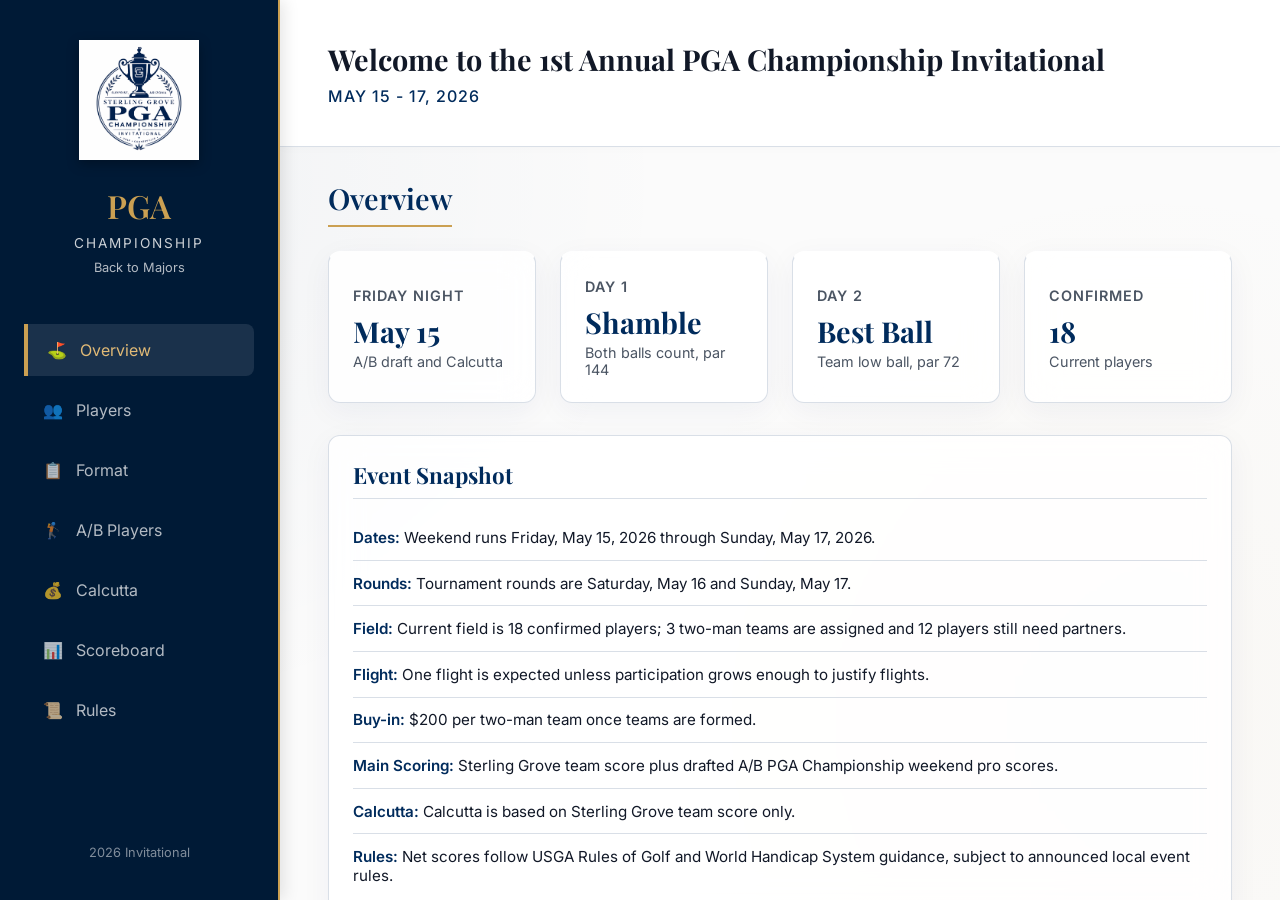
==== commit 2e6efb7b: "Update PGA teams and pro par scoring" ====
--- a/PGA_Championship/index.html
+++ b/PGA_Championship/index.html
@@ -81,7 +81,7 @@
                         </div>
                         <div class="stat-card glass-panel highlight-pulse">
                             <h4>Confirmed</h4>
-                            <div class="stat-value text-gold" style="font-size: 1.8rem;">17</div>
+                            <div class="stat-value text-gold" style="font-size: 1.8rem;">18</div>
                             <p class="stat-sub">Current players</p>
                         </div>
                     </div>
@@ -91,7 +91,7 @@
                         <ul class="info-list">
                             <li><strong>Dates:</strong> Weekend runs Friday, May 15, 2026 through Sunday, May 17, 2026.</li>
                             <li><strong>Rounds:</strong> Tournament rounds are Saturday, May 16 and Sunday, May 17.</li>
-                            <li><strong>Field:</strong> Current field is 17 confirmed players; two-man teams are still pending.</li>
+                            <li><strong>Field:</strong> Current field is 18 confirmed players; 3 two-man teams are assigned and 12 players still need partners.</li>
                             <li><strong>Flight:</strong> One flight is expected unless participation grows enough to justify flights.</li>
                             <li><strong>Buy-in:</strong> $200 per two-man team once teams are formed.</li>
                             <li><strong>Main Scoring:</strong> Sterling Grove team score plus drafted A/B PGA Championship weekend pro scores.</li>
@@ -105,11 +105,11 @@
                 <section id="players" class="view-section">
                     <div style="display: flex; justify-content: space-between; align-items: flex-end; margin-bottom: 1.5rem;">
                         <h3 class="section-title" style="margin-bottom: 0;">Teams and Players</h3>
-                        <span class="badge badge-gold">17 players</span>
+                        <span class="badge badge-gold">18 players</span>
                     </div>
                     <div class="card glass-panel">
                         <div style="padding: 1.5rem; border-bottom: 1px solid var(--border);">
-                            <p>Team assignments can be updated as pairings are confirmed. Single-player rows show players who still need a partner.</p>
+                            <p>Three two-man teams are assigned. Single-player rows show players who still need a partner.</p>
                         </div>
                         <div style="overflow-x: auto;">
                             <table>
@@ -124,23 +124,21 @@
                                     </tr>
                                 </thead>
                                 <tbody>
+                                    <tr><td class="font-bold">Bengram &amp; Mash</td><td>Paul Benga</td><td>6.4</td><td>Travis Ingram</td><td>6.9</td><td>13.3</td></tr>
+                                    <tr><td class="font-bold">The Lewce Cannons</td><td>Christopher Royce</td><td>13.5</td><td>Mark Lewis</td><td>9.4</td><td>22.9</td></tr>
+                                    <tr><td class="font-bold">Marino Weiss Guys</td><td>Eric Weiss</td><td>0.4</td><td>Ron Marino</td><td>4.4</td><td>4.8</td></tr>
                                     <tr><td class="font-bold">TBD 1</td><td>James Feutz</td><td>+0.6</td><td>--</td><td>--</td><td>--</td></tr>
-                                    <tr><td class="font-bold">TBD 2</td><td>Eric Weiss</td><td>0.4</td><td>--</td><td>--</td><td>--</td></tr>
-                                    <tr><td class="font-bold">TBD 3</td><td>Jon Vrolyks</td><td>4.8</td><td>--</td><td>--</td><td>--</td></tr>
-                                    <tr><td class="font-bold">TBD 4</td><td>Zane Eisenbarth</td><td>5.4</td><td>--</td><td>--</td><td>--</td></tr>
-                                    <tr><td class="font-bold">TBD 5</td><td>Paul Benga</td><td>6.4</td><td>--</td><td>--</td><td>--</td></tr>
-                                    <tr><td class="font-bold">TBD 6</td><td>Michael Falagrady</td><td>6.9</td><td>--</td><td>--</td><td>--</td></tr>
-                                    <tr><td class="font-bold">TBD 7</td><td>Travis Ingram</td><td>6.9</td><td>--</td><td>--</td><td>--</td></tr>
-                                    <tr><td class="font-bold">TBD 8</td><td>Mark Lewis</td><td>9.4</td><td>--</td><td>--</td><td>--</td></tr>
-                                    <tr><td class="font-bold">TBD 9</td><td>Shane Bolosan</td><td>9.4</td><td>--</td><td>--</td><td>--</td></tr>
-                                    <tr><td class="font-bold">TBD 10</td><td>Scott Lucas</td><td>9.7</td><td>--</td><td>--</td><td>--</td></tr>
-                                    <tr><td class="font-bold">TBD 11</td><td>Rich McKeon</td><td>10.9</td><td>--</td><td>--</td><td>--</td></tr>
-                                    <tr><td class="font-bold">TBD 12</td><td>Christopher Royce</td><td>13.5</td><td>--</td><td>--</td><td>--</td></tr>
-                                    <tr><td class="font-bold">TBD 13</td><td>Vasan Srinivasan</td><td>15.1</td><td>--</td><td>--</td><td>--</td></tr>
-                                    <tr><td class="font-bold">TBD 14</td><td>Mark Albedyll</td><td>16.0</td><td>--</td><td>--</td><td>--</td></tr>
-                                    <tr><td class="font-bold">TBD 15</td><td>Patrick Schueppert</td><td>16.5</td><td>--</td><td>--</td><td>--</td></tr>
-                                    <tr><td class="font-bold">TBD 16</td><td>Robert Hill &quot;Captain&quot;</td><td>19.4</td><td>--</td><td>--</td><td>--</td></tr>
-                                    <tr><td class="font-bold">TBD 17</td><td>Eric Lamb</td><td>26.2</td><td>--</td><td>--</td><td>--</td></tr>
+                                    <tr><td class="font-bold">TBD 2</td><td>Jon Vrolyks</td><td>4.8</td><td>--</td><td>--</td><td>--</td></tr>
+                                    <tr><td class="font-bold">TBD 3</td><td>Zane Eisenbarth</td><td>5.4</td><td>--</td><td>--</td><td>--</td></tr>
+                                    <tr><td class="font-bold">TBD 4</td><td>Michael Falagrady</td><td>6.9</td><td>--</td><td>--</td><td>--</td></tr>
+                                    <tr><td class="font-bold">TBD 5</td><td>Shane Bolosan</td><td>9.4</td><td>--</td><td>--</td><td>--</td></tr>
+                                    <tr><td class="font-bold">TBD 6</td><td>Scott Lucas</td><td>9.7</td><td>--</td><td>--</td><td>--</td></tr>
+                                    <tr><td class="font-bold">TBD 7</td><td>Rich McKeon</td><td>10.9</td><td>--</td><td>--</td><td>--</td></tr>
+                                    <tr><td class="font-bold">TBD 8</td><td>Vasan Srinivasan</td><td>15.1</td><td>--</td><td>--</td><td>--</td></tr>
+                                    <tr><td class="font-bold">TBD 9</td><td>Mark Albedyll</td><td>16.0</td><td>--</td><td>--</td><td>--</td></tr>
+                                    <tr><td class="font-bold">TBD 10</td><td>Patrick Schueppert</td><td>16.5</td><td>--</td><td>--</td><td>--</td></tr>
+                                    <tr><td class="font-bold">TBD 11</td><td>Robert Hill &quot;Captain&quot;</td><td>19.4</td><td>--</td><td>--</td><td>--</td></tr>
+                                    <tr><td class="font-bold">TBD 12</td><td>Eric Lamb</td><td>26.2</td><td>--</td><td>--</td><td>--</td></tr>
                                 </tbody>
                             </table>
                         </div>
@@ -199,7 +197,7 @@
                             <li><strong>Duration:</strong> Each team keeps its selected pros for Round 3 and Round 4.</li>
                             <li><strong>Duplication:</strong> Multiple Sterling Grove teams may draft the same pros.</li>
                             <li><strong>Scoring:</strong> Only weekend PGA Championship scores count toward the main competition.</li>
-                            <li><strong>PGA Par:</strong> Drafted A/B players contribute a combined par of 288.</li>
+                            <li><strong>PGA Par:</strong> Drafted A/B players contribute a combined par of 280, or 140 per PGA round day.</li>
                         </ul>
                         </div>
                     </div>
@@ -215,7 +213,7 @@
                             <li>Auction starts at $50 per team and increases in $25 increments.</li>
                             <li>If a team is not the highest bidder on itself, it may buy back half of the winning bid.</li>
                             <li>Calcutta scoring is based on Sterling Grove team golf scores only, not the added PGA Championship pro scores.</li>
-                            <li>The scoreboard should show team cost, total pot, buyer, buyback status, and projected/final payouts.</li>
+                            <li>The scoreboard should show team owner, cost, total pot, and projected/final payouts.</li>
                         </ul>
                     </div>
 
@@ -223,18 +221,14 @@
                     <div class="stats-grid">
                         <div class="stat-card glass-panel">
                             <h4>1st Place</h4>
-                            <div class="stat-value text-gold" style="font-size: 1.8rem;">50%</div>
+                            <div class="stat-value text-gold" style="font-size: 1.8rem;">60%</div>
                         </div>
                         <div class="stat-card glass-panel">
                             <h4>2nd Place</h4>
-                            <div class="stat-value text-gold" style="font-size: 1.8rem;">25%</div>
+                            <div class="stat-value text-gold" style="font-size: 1.8rem;">30%</div>
                         </div>
                         <div class="stat-card glass-panel">
                             <h4>3rd Place</h4>
-                            <div class="stat-value text-gold" style="font-size: 1.8rem;">15%</div>
-                        </div>
-                        <div class="stat-card glass-panel">
-                            <h4>4th Place</h4>
                             <div class="stat-value text-gold" style="font-size: 1.8rem;">10%</div>
                         </div>
                     </div>
@@ -261,8 +255,8 @@
                         </div>
                         <div class="stat-card glass-panel">
                             <h4>Total Par</h4>
-                            <div class="stat-value compact" id="scoreboard-tournament-par">504</div>
-                            <p class="stat-sub">SG 216 + PGA 288</p>
+                            <div class="stat-value compact" id="scoreboard-tournament-par">496</div>
+                            <p class="stat-sub">SG 216 + PGA 280</p>
                         </div>
                     </div>
 
@@ -271,8 +265,8 @@
                             <h3 class="card-title">Main Leaderboard</h3>
                             <ul class="info-list">
                                 <li>Sterling Grove team weekend par: 216.</li>
-                                <li>Drafted A/B PGA player weekend par: 288.</li>
-                                <li>Main tournament total par: 504.</li>
+                                <li>Drafted A/B PGA player weekend par: 280.</li>
+                                <li>Main tournament total par: 496.</li>
                                 <li>Ranks teams by Sterling Grove score plus A/B PGA player scores.</li>
                                 <li>Expected setup is one flight unless participation grows.</li>
                             </ul>
@@ -282,7 +276,7 @@
                             <ul class="info-list">
                                 <li>Ranks teams by Sterling Grove team score only.</li>
                                 <li>Shows players, Day 1, Day 2, team total, net to par, owner, cost, and payout.</li>
-                                <li>Payouts: 1st 50%, 2nd 25%, 3rd 15%, 4th 10%.</li>
+                                <li>Payouts: 1st 60%, 2nd 30%, 3rd 10%.</li>
                                 <li>PGA player scores do not affect Calcutta standings.</li>
                             </ul>
                         </div>
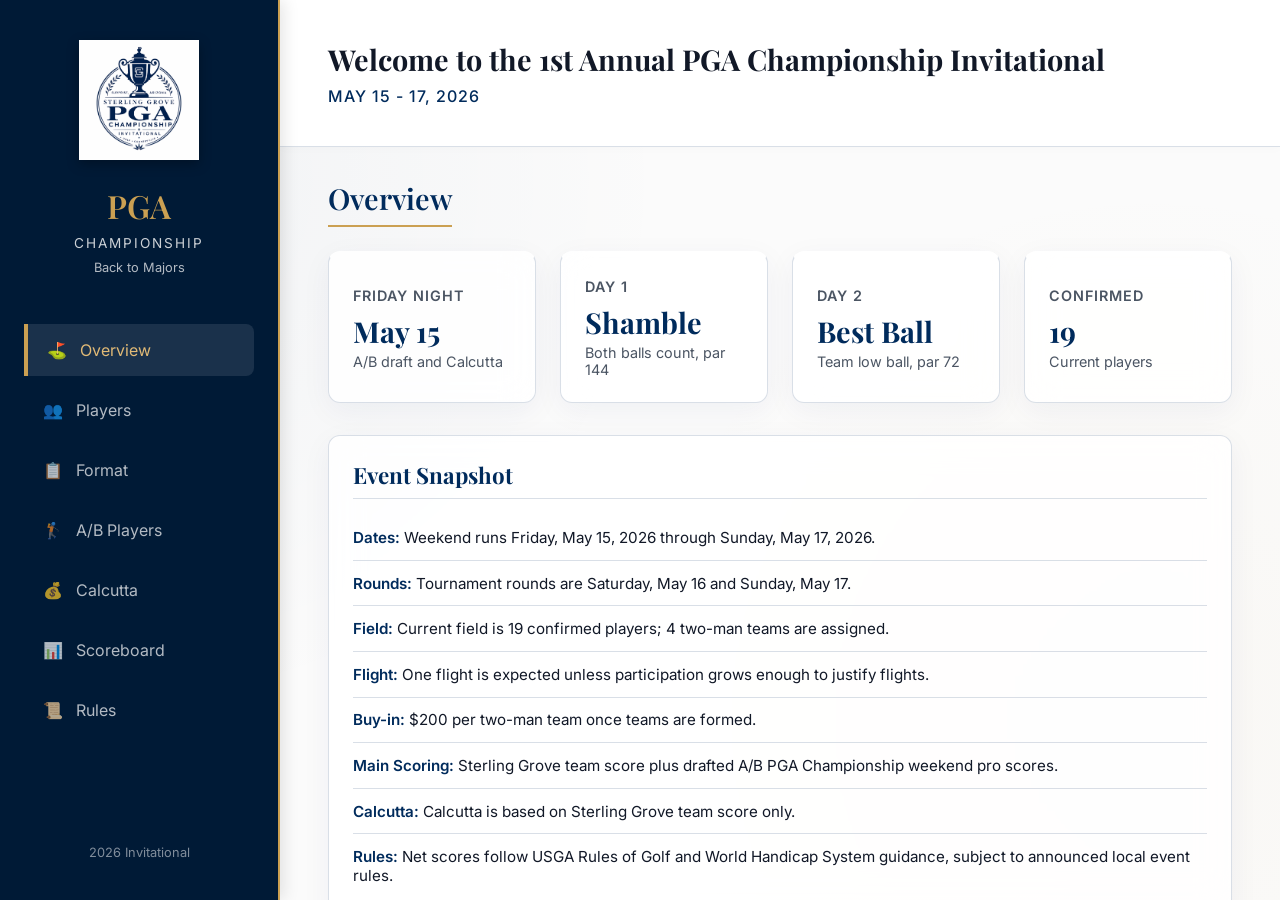
==== commit 5bf6f802: "Add PGA control workbook workflow" ====
--- a/PGA_Championship/index.html
+++ b/PGA_Championship/index.html
@@ -81,7 +81,7 @@
                         </div>
                         <div class="stat-card glass-panel highlight-pulse">
                             <h4>Confirmed</h4>
-                            <div class="stat-value text-gold" style="font-size: 1.8rem;">18</div>
+                            <div class="stat-value text-gold" style="font-size: 1.8rem;">19</div>
                             <p class="stat-sub">Current players</p>
                         </div>
                     </div>
@@ -91,7 +91,7 @@
                         <ul class="info-list">
                             <li><strong>Dates:</strong> Weekend runs Friday, May 15, 2026 through Sunday, May 17, 2026.</li>
                             <li><strong>Rounds:</strong> Tournament rounds are Saturday, May 16 and Sunday, May 17.</li>
-                            <li><strong>Field:</strong> Current field is 18 confirmed players; 3 two-man teams are assigned and 12 players still need partners.</li>
+                            <li><strong>Field:</strong> Current field is 19 confirmed players; 4 two-man teams are assigned.</li>
                             <li><strong>Flight:</strong> One flight is expected unless participation grows enough to justify flights.</li>
                             <li><strong>Buy-in:</strong> $200 per two-man team once teams are formed.</li>
                             <li><strong>Main Scoring:</strong> Sterling Grove team score plus drafted A/B PGA Championship weekend pro scores.</li>
@@ -105,11 +105,11 @@
                 <section id="players" class="view-section">
                     <div style="display: flex; justify-content: space-between; align-items: flex-end; margin-bottom: 1.5rem;">
                         <h3 class="section-title" style="margin-bottom: 0;">Teams and Players</h3>
-                        <span class="badge badge-gold">18 players</span>
+                        <span class="badge badge-gold">19 players</span>
                     </div>
                     <div class="card glass-panel">
                         <div style="padding: 1.5rem; border-bottom: 1px solid var(--border);">
-                            <p>Three two-man teams are assigned. Single-player rows show players who still need a partner.</p>
+                            <p>Four two-man teams are assigned. Single-player rows show players who still need a partner.</p>
                         </div>
                         <div style="overflow-x: auto;">
                             <table>
@@ -124,21 +124,21 @@
                                     </tr>
                                 </thead>
                                 <tbody>
-                                    <tr><td class="font-bold">Bengram &amp; Mash</td><td>Paul Benga</td><td>6.4</td><td>Travis Ingram</td><td>6.9</td><td>13.3</td></tr>
-                                    <tr><td class="font-bold">The Lewce Cannons</td><td>Christopher Royce</td><td>13.5</td><td>Mark Lewis</td><td>9.4</td><td>22.9</td></tr>
-                                    <tr><td class="font-bold">Marino Weiss Guys</td><td>Eric Weiss</td><td>0.4</td><td>Ron Marino</td><td>4.4</td><td>4.8</td></tr>
+                                    <tr><td class="font-bold">Benga and Ingram</td><td>Paul Benga</td><td>6.4</td><td>Travis Ingram</td><td>6.9</td><td>13.3</td></tr>
+                                    <tr><td class="font-bold">Royce and Lewis</td><td>Christopher Royce</td><td>13.5</td><td>Mark Lewis</td><td>9.4</td><td>22.9</td></tr>
+                                    <tr><td class="font-bold">Weiss and Marino</td><td>Eric Weiss</td><td>0.4</td><td>Ron Marino</td><td>4.4</td><td>4.8</td></tr>
+                                    <tr><td class="font-bold">Bolosan and Wilkins</td><td>Shane Bolosan</td><td>9.4</td><td>Mike Wilkins</td><td>15.3</td><td>24.7</td></tr>
                                     <tr><td class="font-bold">TBD 1</td><td>James Feutz</td><td>+0.6</td><td>--</td><td>--</td><td>--</td></tr>
                                     <tr><td class="font-bold">TBD 2</td><td>Jon Vrolyks</td><td>4.8</td><td>--</td><td>--</td><td>--</td></tr>
                                     <tr><td class="font-bold">TBD 3</td><td>Zane Eisenbarth</td><td>5.4</td><td>--</td><td>--</td><td>--</td></tr>
                                     <tr><td class="font-bold">TBD 4</td><td>Michael Falagrady</td><td>6.9</td><td>--</td><td>--</td><td>--</td></tr>
-                                    <tr><td class="font-bold">TBD 5</td><td>Shane Bolosan</td><td>9.4</td><td>--</td><td>--</td><td>--</td></tr>
-                                    <tr><td class="font-bold">TBD 6</td><td>Scott Lucas</td><td>9.7</td><td>--</td><td>--</td><td>--</td></tr>
-                                    <tr><td class="font-bold">TBD 7</td><td>Rich McKeon</td><td>10.9</td><td>--</td><td>--</td><td>--</td></tr>
-                                    <tr><td class="font-bold">TBD 8</td><td>Vasan Srinivasan</td><td>15.1</td><td>--</td><td>--</td><td>--</td></tr>
-                                    <tr><td class="font-bold">TBD 9</td><td>Mark Albedyll</td><td>16.0</td><td>--</td><td>--</td><td>--</td></tr>
-                                    <tr><td class="font-bold">TBD 10</td><td>Patrick Schueppert</td><td>16.5</td><td>--</td><td>--</td><td>--</td></tr>
-                                    <tr><td class="font-bold">TBD 11</td><td>Robert Hill &quot;Captain&quot;</td><td>19.4</td><td>--</td><td>--</td><td>--</td></tr>
-                                    <tr><td class="font-bold">TBD 12</td><td>Eric Lamb</td><td>26.2</td><td>--</td><td>--</td><td>--</td></tr>
+                                    <tr><td class="font-bold">TBD 5</td><td>Scott Lucas</td><td>9.7</td><td>--</td><td>--</td><td>--</td></tr>
+                                    <tr><td class="font-bold">TBD 6</td><td>Rich McKeon</td><td>10.9</td><td>--</td><td>--</td><td>--</td></tr>
+                                    <tr><td class="font-bold">TBD 7</td><td>Vasan Srinivasan</td><td>15.1</td><td>--</td><td>--</td><td>--</td></tr>
+                                    <tr><td class="font-bold">TBD 8</td><td>Mark Albedyll</td><td>16.0</td><td>--</td><td>--</td><td>--</td></tr>
+                                    <tr><td class="font-bold">TBD 9</td><td>Patrick Schueppert</td><td>16.5</td><td>--</td><td>--</td><td>--</td></tr>
+                                    <tr><td class="font-bold">TBD 10</td><td>Robert Hill &quot;Captain&quot;</td><td>19.4</td><td>--</td><td>--</td><td>--</td></tr>
+                                    <tr><td class="font-bold">TBD 11</td><td>Eric Lamb</td><td>26.2</td><td>--</td><td>--</td><td>--</td></tr>
                                 </tbody>
                             </table>
                         </div>
@@ -197,7 +197,7 @@
                             <li><strong>Duration:</strong> Each team keeps its selected pros for Round 3 and Round 4.</li>
                             <li><strong>Duplication:</strong> Multiple Sterling Grove teams may draft the same pros.</li>
                             <li><strong>Scoring:</strong> Only weekend PGA Championship scores count toward the main competition.</li>
-                            <li><strong>PGA Par:</strong> Drafted A/B players contribute a combined par of 280, or 140 per PGA round day.</li>
+                            <li><strong>PGA Par:</strong> Drafted A/B players contribute a combined par of 288.</li>
                         </ul>
                         </div>
                     </div>
@@ -213,7 +213,7 @@
                             <li>Auction starts at $50 per team and increases in $25 increments.</li>
                             <li>If a team is not the highest bidder on itself, it may buy back half of the winning bid.</li>
                             <li>Calcutta scoring is based on Sterling Grove team golf scores only, not the added PGA Championship pro scores.</li>
-                            <li>The scoreboard should show team owner, cost, total pot, and projected/final payouts.</li>
+                            <li>The scoreboard should show team cost, total pot, buyer, buyback status, and projected/final payouts.</li>
                         </ul>
                     </div>
 
@@ -255,8 +255,8 @@
                         </div>
                         <div class="stat-card glass-panel">
                             <h4>Total Par</h4>
-                            <div class="stat-value compact" id="scoreboard-tournament-par">496</div>
-                            <p class="stat-sub">SG 216 + PGA 280</p>
+                            <div class="stat-value compact" id="scoreboard-tournament-par">504</div>
+                            <p class="stat-sub">SG 216 + PGA 288</p>
                         </div>
                     </div>
 
@@ -265,8 +265,8 @@
                             <h3 class="card-title">Main Leaderboard</h3>
                             <ul class="info-list">
                                 <li>Sterling Grove team weekend par: 216.</li>
-                                <li>Drafted A/B PGA player weekend par: 280.</li>
-                                <li>Main tournament total par: 496.</li>
+                                <li>Drafted A/B PGA player weekend par: 288.</li>
+                                <li>Main tournament total par: 504.</li>
                                 <li>Ranks teams by Sterling Grove score plus A/B PGA player scores.</li>
                                 <li>Expected setup is one flight unless participation grows.</li>
                             </ul>
@@ -275,7 +275,7 @@
                             <h3 class="card-title">Calcutta Board</h3>
                             <ul class="info-list">
                                 <li>Ranks teams by Sterling Grove team score only.</li>
-                                <li>Shows players, Day 1, Day 2, team total, net to par, owner, cost, and payout.</li>
+                                <li>Shows players, Day 1, Day 2, team total, net to par, owner, cost, buyback, and payout.</li>
                                 <li>Payouts: 1st 60%, 2nd 30%, 3rd 10%.</li>
                                 <li>PGA player scores do not affect Calcutta standings.</li>
                             </ul>
@@ -327,11 +327,12 @@
                                         <th>Net To Par</th>
                                         <th>Owner</th>
                                         <th>Cost</th>
+                                        <th>Buyback</th>
                                         <th>Payout</th>
                                     </tr>
                                 </thead>
                                 <tbody id="calcutta-board-body">
-                                    <tr><td colspan="10">Loading Calcutta data...</td></tr>
+                                    <tr><td colspan="11">Loading Calcutta data...</td></tr>
                                 </tbody>
                             </table>
                         </div>
